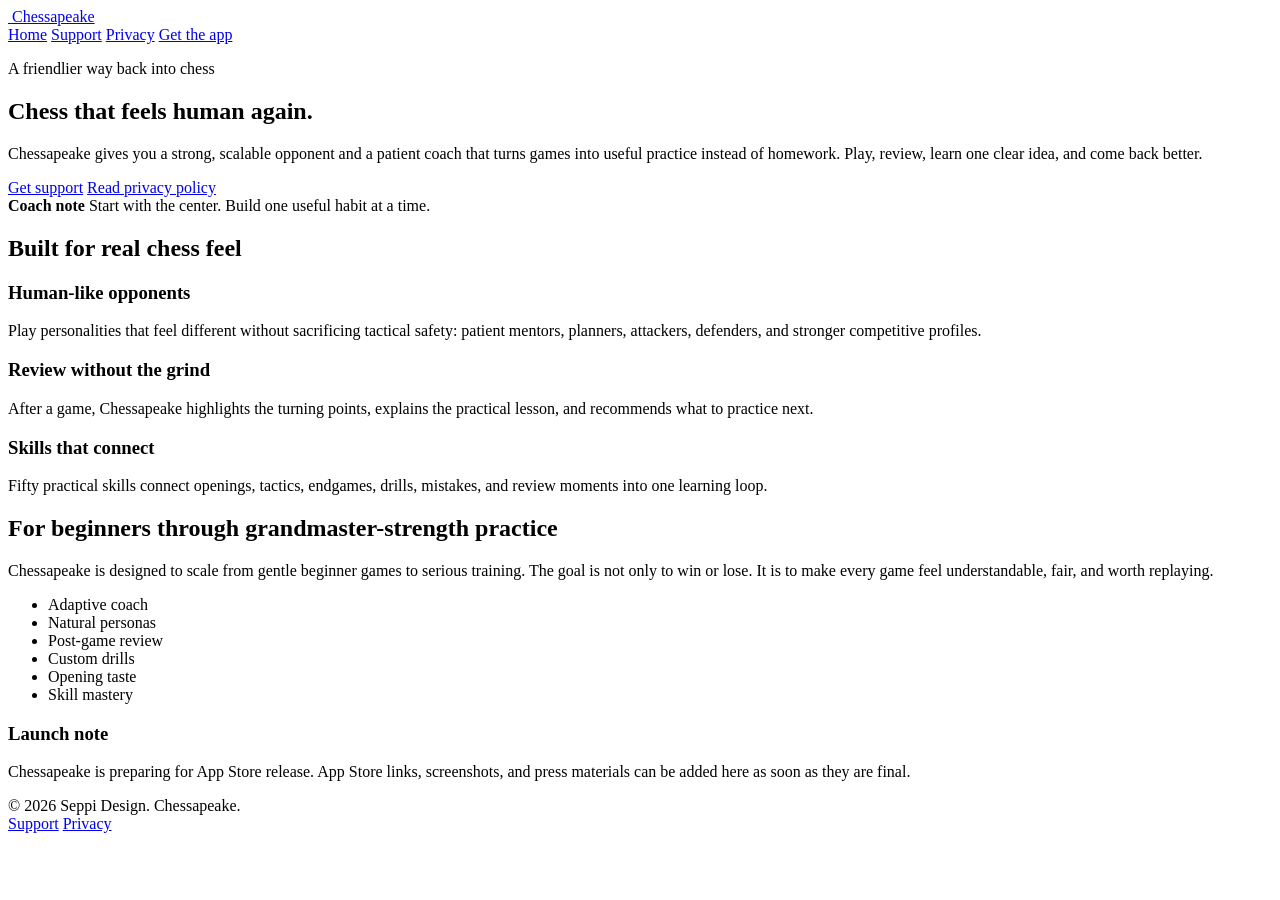
==== privacy.html @ 1beabc5d "Add files via upload" ====
<!doctype html>
<html lang="en">
<head>
  <meta charset="utf-8">
  <meta name="viewport" content="width=device-width, initial-scale=1">
  <title>Chessapeake - Chess that feels human again</title>
  <meta name="description" content="Chessapeake is a friendly chess opponent and patient coach for iPhone and iPad, with human-feeling play, game review, drills, and practical skill paths.">
  <link rel="stylesheet" href="styles.css">
</head>
<body>
  <header class="site-header">
    <nav class="nav" aria-label="Main navigation">
      <a class="brand" href="index.html">
        <img src="assets/chessapeake-mascot.svg" alt="" aria-hidden="true">
        <span>Chessapeake</span>
      </a>
      <div class="nav-links">
        <a href="index.html" aria-current="page">Home</a>
        <a href="support.html">Support</a>
        <a href="privacy.html">Privacy</a>
        <a class="button" href="#download">Get the app</a>
      </div>
    </nav>
  </header>

  <main class="page">
    <section class="hero">
      <div>
        <p class="eyebrow">A friendlier way back into chess</p>
        <h1>Chess that feels human again.</h1>
        <p class="lead">Chessapeake gives you a strong, scalable opponent and a patient coach that turns games into useful practice instead of homework. Play, review, learn one clear idea, and come back better.</p>
        <div class="hero-actions" id="download">
          <a class="button" href="support.html">Get support</a>
          <a class="button secondary" href="privacy.html">Read privacy policy</a>
        </div>
      </div>
      <div class="hero-panel" aria-label="Chessboard preview">
        <div class="board-preview" aria-hidden="true">
          <span></span><span></span><span></span><span></span><span></span><span></span><span></span><span></span>
          <span></span><span></span><span></span><span></span><span></span><span></span><span></span><span></span>
          <span></span><span></span><span></span><span></span><span></span><span></span><span></span><span></span>
          <span></span><span></span><span></span><span></span><span></span><span></span><span></span><span></span>
          <span></span><span></span><span></span><span></span><span></span><span></span><span></span><span></span>
          <span></span><span></span><span></span><span></span><span></span><span></span><span></span><span></span>
          <span></span><span></span><span></span><span></span><span></span><span></span><span></span><span></span>
          <span></span><span></span><span></span><span></span><span></span><span></span><span></span><span></span>
        </div>
        <div class="coach-bubble">
          <strong>Coach note</strong>
          <span>Start with the center. Build one useful habit at a time.</span>
        </div>
      </div>
    </section>

    <section class="section">
      <h2>Built for real chess feel</h2>
      <div class="grid">
        <article class="card">
          <h3>Human-like opponents</h3>
          <p>Play personalities that feel different without sacrificing tactical safety: patient mentors, planners, attackers, defenders, and stronger competitive profiles.</p>
        </article>
        <article class="card">
          <h3>Review without the grind</h3>
          <p>After a game, Chessapeake highlights the turning points, explains the practical lesson, and recommends what to practice next.</p>
        </article>
        <article class="card">
          <h3>Skills that connect</h3>
          <p>Fifty practical skills connect openings, tactics, endgames, drills, mistakes, and review moments into one learning loop.</p>
        </article>
      </div>
    </section>

    <section class="section">
      <div class="grid two">
        <div>
          <h2>For beginners through grandmaster-strength practice</h2>
          <p>Chessapeake is designed to scale from gentle beginner games to serious training. The goal is not only to win or lose. It is to make every game feel understandable, fair, and worth replaying.</p>
          <ul class="pill-list" aria-label="Chessapeake features">
            <li>Adaptive coach</li>
            <li>Natural personas</li>
            <li>Post-game review</li>
            <li>Custom drills</li>
            <li>Opening taste</li>
            <li>Skill mastery</li>
          </ul>
        </div>
        <div class="notice">
          <h3>Launch note</h3>
          <p>Chessapeake is preparing for App Store release. App Store links, screenshots, and press materials can be added here as soon as they are final.</p>
        </div>
      </div>
    </section>
  </main>

  <footer class="site-footer">
    <div class="footer-inner">
      <span>© 2026 Seppi Design. Chessapeake.</span>
      <nav aria-label="Footer navigation">
        <a href="support.html">Support</a>
        <a href="privacy.html">Privacy</a>
      </nav>
    </div>
  </footer>
</body>
</html>
---- styles.css ----
# Chessapeake GitHub Pages Site

This folder contains the static marketing, support, and privacy pages for
Chessapeake.

## Pages

- `index.html` - marketing / landing page
- `support.html` - App Store support URL
- `privacy.html` - App Store privacy policy URL
- `styles.css` - shared visual system
- `assets/chessapeake-mascot.svg` - copied app mascot asset

## GitHub Pages setup

Recommended setup:

1. Create a public GitHub repository for the site, for example
   `chessapeake-site` or `chessapeake`.
2. Copy the contents of this `site/` folder to the repository root.
3. In GitHub, open Settings -> Pages.
4. Set Source to `Deploy from a branch`.
5. Choose the `main` branch and `/ (root)`.
6. Use the generated Pages URLs in App Store Connect:
   - Marketing URL: `https://YOUR_GITHUB_USERNAME.github.io/REPO_NAME/`
   - Support URL: `https://YOUR_GITHUB_USERNAME.github.io/REPO_NAME/support.html`
   - Privacy URL: `https://YOUR_GITHUB_USERNAME.github.io/REPO_NAME/privacy.html`

## Before App Store submission

- Replace `dseppi@gmail.com` if a different support email should be used.
- Add the live App Store URL to the marketing page once available.
- Have the privacy page reviewed if analytics, cloud sync, accounts, crash
  reporting, or other third-party services are added.
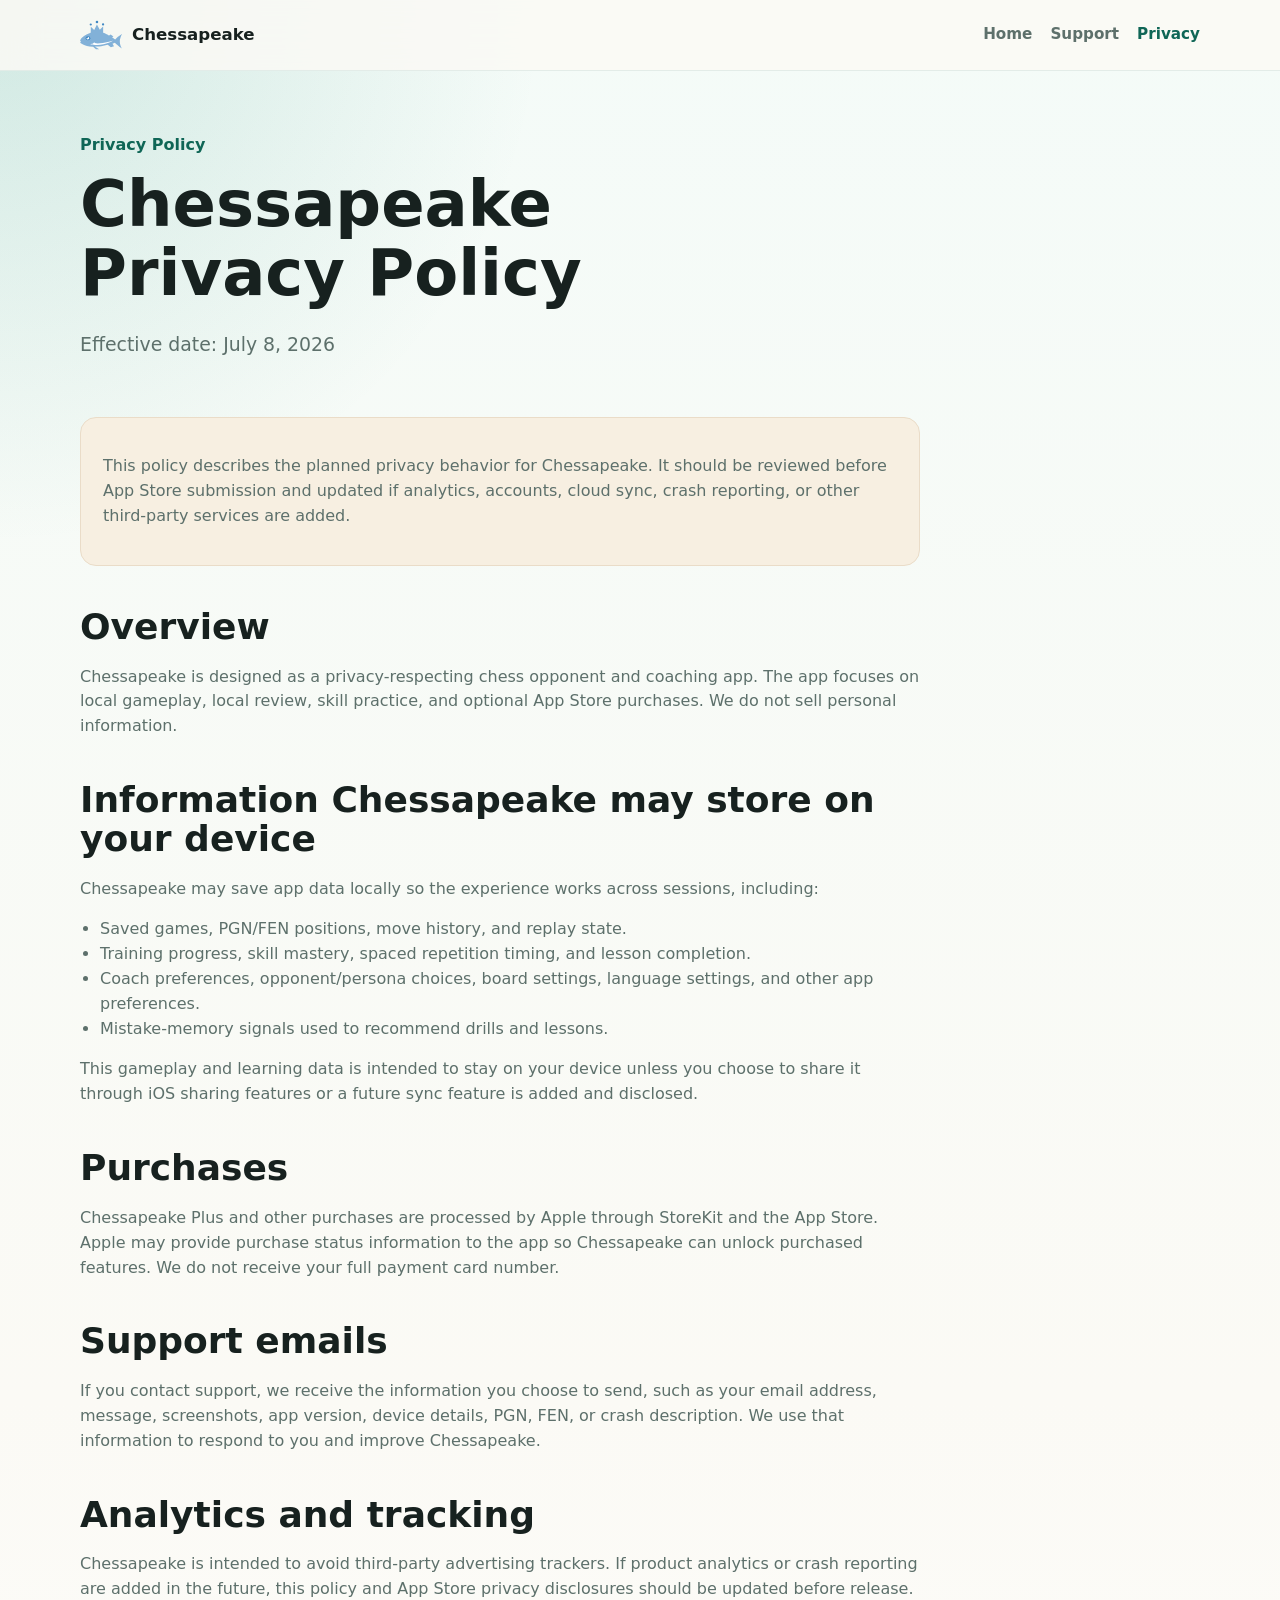
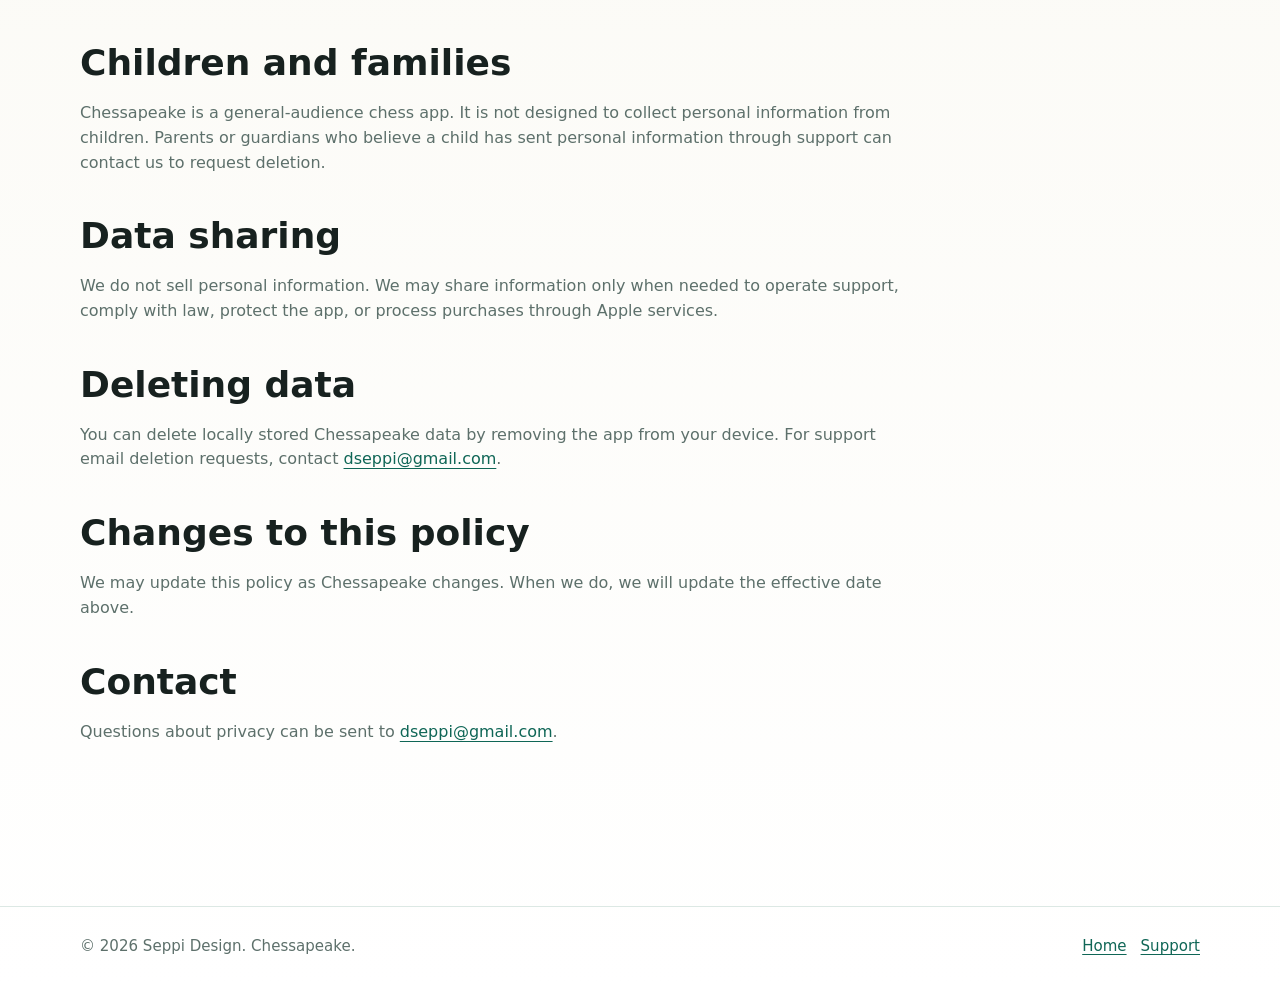
==== commit 22c19df5: "Fix GitHub Pages site files" ====
--- a/privacy.html
+++ b/privacy.html
@@ -3,8 +3,8 @@
 <head>
   <meta charset="utf-8">
   <meta name="viewport" content="width=device-width, initial-scale=1">
-  <title>Chessapeake - Chess that feels human again</title>
-  <meta name="description" content="Chessapeake is a friendly chess opponent and patient coach for iPhone and iPad, with human-feeling play, game review, drills, and practical skill paths.">
+  <title>Chessapeake Privacy Policy</title>
+  <meta name="description" content="Privacy policy for Chessapeake, a chess opponent and coaching app for iPhone and iPad.">
   <link rel="stylesheet" href="styles.css">
 </head>
 <body>
@@ -15,89 +15,68 @@
         <span>Chessapeake</span>
       </a>
       <div class="nav-links">
-        <a href="index.html" aria-current="page">Home</a>
+        <a href="index.html">Home</a>
         <a href="support.html">Support</a>
-        <a href="privacy.html">Privacy</a>
-        <a class="button" href="#download">Get the app</a>
+        <a href="privacy.html" aria-current="page">Privacy</a>
       </div>
     </nav>
   </header>
 
-  <main class="page">
-    <section class="hero">
-      <div>
-        <p class="eyebrow">A friendlier way back into chess</p>
-        <h1>Chess that feels human again.</h1>
-        <p class="lead">Chessapeake gives you a strong, scalable opponent and a patient coach that turns games into useful practice instead of homework. Play, review, learn one clear idea, and come back better.</p>
-        <div class="hero-actions" id="download">
-          <a class="button" href="support.html">Get support</a>
-          <a class="button secondary" href="privacy.html">Read privacy policy</a>
-        </div>
+  <main class="page content">
+    <p class="eyebrow">Privacy Policy</p>
+    <h1>Chessapeake Privacy Policy</h1>
+    <p class="lead">Effective date: July 8, 2026</p>
+
+    <section class="section narrow">
+      <div class="notice">
+        <p>This policy describes the planned privacy behavior for Chessapeake. It should be reviewed before App Store submission and updated if analytics, accounts, cloud sync, crash reporting, or other third-party services are added.</p>
       </div>
-      <div class="hero-panel" aria-label="Chessboard preview">
-        <div class="board-preview" aria-hidden="true">
-          <span></span><span></span><span></span><span></span><span></span><span></span><span></span><span></span>
-          <span></span><span></span><span></span><span></span><span></span><span></span><span></span><span></span>
-          <span></span><span></span><span></span><span></span><span></span><span></span><span></span><span></span>
-          <span></span><span></span><span></span><span></span><span></span><span></span><span></span><span></span>
-          <span></span><span></span><span></span><span></span><span></span><span></span><span></span><span></span>
-          <span></span><span></span><span></span><span></span><span></span><span></span><span></span><span></span>
-          <span></span><span></span><span></span><span></span><span></span><span></span><span></span><span></span>
-          <span></span><span></span><span></span><span></span><span></span><span></span><span></span><span></span>
-        </div>
-        <div class="coach-bubble">
-          <strong>Coach note</strong>
-          <span>Start with the center. Build one useful habit at a time.</span>
-        </div>
-      </div>
-    </section>
 
-    <section class="section">
-      <h2>Built for real chess feel</h2>
-      <div class="grid">
-        <article class="card">
-          <h3>Human-like opponents</h3>
-          <p>Play personalities that feel different without sacrificing tactical safety: patient mentors, planners, attackers, defenders, and stronger competitive profiles.</p>
-        </article>
-        <article class="card">
-          <h3>Review without the grind</h3>
-          <p>After a game, Chessapeake highlights the turning points, explains the practical lesson, and recommends what to practice next.</p>
-        </article>
-        <article class="card">
-          <h3>Skills that connect</h3>
-          <p>Fifty practical skills connect openings, tactics, endgames, drills, mistakes, and review moments into one learning loop.</p>
-        </article>
-      </div>
-    </section>
+      <h2>Overview</h2>
+      <p>Chessapeake is designed as a privacy-respecting chess opponent and coaching app. The app focuses on local gameplay, local review, skill practice, and optional App Store purchases. We do not sell personal information.</p>
 
-    <section class="section">
-      <div class="grid two">
-        <div>
-          <h2>For beginners through grandmaster-strength practice</h2>
-          <p>Chessapeake is designed to scale from gentle beginner games to serious training. The goal is not only to win or lose. It is to make every game feel understandable, fair, and worth replaying.</p>
-          <ul class="pill-list" aria-label="Chessapeake features">
-            <li>Adaptive coach</li>
-            <li>Natural personas</li>
-            <li>Post-game review</li>
-            <li>Custom drills</li>
-            <li>Opening taste</li>
-            <li>Skill mastery</li>
-          </ul>
-        </div>
-        <div class="notice">
-          <h3>Launch note</h3>
-          <p>Chessapeake is preparing for App Store release. App Store links, screenshots, and press materials can be added here as soon as they are final.</p>
-        </div>
-      </div>
+      <h2>Information Chessapeake may store on your device</h2>
+      <p>Chessapeake may save app data locally so the experience works across sessions, including:</p>
+      <ul>
+        <li>Saved games, PGN/FEN positions, move history, and replay state.</li>
+        <li>Training progress, skill mastery, spaced repetition timing, and lesson completion.</li>
+        <li>Coach preferences, opponent/persona choices, board settings, language settings, and other app preferences.</li>
+        <li>Mistake-memory signals used to recommend drills and lessons.</li>
+      </ul>
+      <p>This gameplay and learning data is intended to stay on your device unless you choose to share it through iOS sharing features or a future sync feature is added and disclosed.</p>
+
+      <h2>Purchases</h2>
+      <p>Chessapeake Plus and other purchases are processed by Apple through StoreKit and the App Store. Apple may provide purchase status information to the app so Chessapeake can unlock purchased features. We do not receive your full payment card number.</p>
+
+      <h2>Support emails</h2>
+      <p>If you contact support, we receive the information you choose to send, such as your email address, message, screenshots, app version, device details, PGN, FEN, or crash description. We use that information to respond to you and improve Chessapeake.</p>
+
+      <h2>Analytics and tracking</h2>
+      <p>Chessapeake is intended to avoid third-party advertising trackers. If product analytics or crash reporting are added in the future, this policy and App Store privacy disclosures should be updated before release.</p>
+
+      <h2>Children and families</h2>
+      <p>Chessapeake is a general-audience chess app. It is not designed to collect personal information from children. Parents or guardians who believe a child has sent personal information through support can contact us to request deletion.</p>
+
+      <h2>Data sharing</h2>
+      <p>We do not sell personal information. We may share information only when needed to operate support, comply with law, protect the app, or process purchases through Apple services.</p>
+
+      <h2>Deleting data</h2>
+      <p>You can delete locally stored Chessapeake data by removing the app from your device. For support email deletion requests, contact <a href="mailto:dseppi@gmail.com?subject=Chessapeake%20Privacy%20Request">dseppi@gmail.com</a>.</p>
+
+      <h2>Changes to this policy</h2>
+      <p>We may update this policy as Chessapeake changes. When we do, we will update the effective date above.</p>
+
+      <h2>Contact</h2>
+      <p>Questions about privacy can be sent to <a href="mailto:dseppi@gmail.com?subject=Chessapeake%20Privacy%20Request">dseppi@gmail.com</a>.</p>
     </section>
   </main>
 
   <footer class="site-footer">
     <div class="footer-inner">
-      <span>© 2026 Seppi Design. Chessapeake.</span>
+      <span>&copy; 2026 Seppi Design. Chessapeake.</span>
       <nav aria-label="Footer navigation">
+        <a href="index.html">Home</a>
         <a href="support.html">Support</a>
-        <a href="privacy.html">Privacy</a>
       </nav>
     </div>
   </footer>
--- a/styles.css
+++ b/styles.css
@@ -1,34 +1,375 @@
-# Chessapeake GitHub Pages Site
-
-This folder contains the static marketing, support, and privacy pages for
-Chessapeake.
-
-## Pages
-
-- `index.html` - marketing / landing page
-- `support.html` - App Store support URL
-- `privacy.html` - App Store privacy policy URL
-- `styles.css` - shared visual system
-- `assets/chessapeake-mascot.svg` - copied app mascot asset
-
-## GitHub Pages setup
-
-Recommended setup:
-
-1. Create a public GitHub repository for the site, for example
-   `chessapeake-site` or `chessapeake`.
-2. Copy the contents of this `site/` folder to the repository root.
-3. In GitHub, open Settings -> Pages.
-4. Set Source to `Deploy from a branch`.
-5. Choose the `main` branch and `/ (root)`.
-6. Use the generated Pages URLs in App Store Connect:
-   - Marketing URL: `https://YOUR_GITHUB_USERNAME.github.io/REPO_NAME/`
-   - Support URL: `https://YOUR_GITHUB_USERNAME.github.io/REPO_NAME/support.html`
-   - Privacy URL: `https://YOUR_GITHUB_USERNAME.github.io/REPO_NAME/privacy.html`
-
-## Before App Store submission
-
-- Replace `dseppi@gmail.com` if a different support email should be used.
-- Add the live App Store URL to the marketing page once available.
-- Have the privacy page reviewed if analytics, cloud sync, accounts, crash
-  reporting, or other third-party services are added.
+:root {
+  --ink: #17211f;
+  --muted: #5d706b;
+  --coach: #138a72;
+  --coach-dark: #0f6656;
+  --sea: #dff3ee;
+  --cream: #fbfaf5;
+  --card: #ffffff;
+  --line: #dce8e4;
+  --warm: #f7efe1;
+  --shadow: 0 18px 55px rgba(17, 32, 28, 0.12);
+}
+
+* {
+  box-sizing: border-box;
+}
+
+html {
+  scroll-behavior: smooth;
+}
+
+body {
+  margin: 0;
+  color: var(--ink);
+  background:
+    radial-gradient(circle at top left, rgba(19, 138, 114, 0.16), transparent 34rem),
+    linear-gradient(180deg, #f4fbf8 0%, var(--cream) 54%, #ffffff 100%);
+  font-family: Inter, ui-sans-serif, system-ui, -apple-system, BlinkMacSystemFont, "Segoe UI", sans-serif;
+  line-height: 1.55;
+}
+
+a {
+  color: var(--coach-dark);
+  text-decoration-thickness: 0.08em;
+  text-underline-offset: 0.22em;
+}
+
+.site-header {
+  position: sticky;
+  top: 0;
+  z-index: 10;
+  border-bottom: 1px solid rgba(220, 232, 228, 0.76);
+  background: rgba(251, 250, 245, 0.86);
+  backdrop-filter: blur(18px);
+}
+
+.nav {
+  display: flex;
+  align-items: center;
+  justify-content: space-between;
+  width: min(1120px, calc(100% - 40px));
+  margin: 0 auto;
+  padding: 14px 0;
+  gap: 24px;
+}
+
+.brand {
+  display: inline-flex;
+  align-items: center;
+  gap: 10px;
+  color: var(--ink);
+  font-weight: 800;
+  font-size: 1.04rem;
+  text-decoration: none;
+}
+
+.brand img {
+  width: 42px;
+  height: 42px;
+}
+
+.nav-links {
+  display: flex;
+  align-items: center;
+  gap: 18px;
+  font-size: 0.95rem;
+  font-weight: 700;
+}
+
+.nav-links a {
+  color: var(--muted);
+  text-decoration: none;
+}
+
+.nav-links a:hover,
+.nav-links a[aria-current="page"] {
+  color: var(--coach-dark);
+}
+
+.button {
+  display: inline-flex;
+  align-items: center;
+  justify-content: center;
+  min-height: 44px;
+  padding: 0 18px;
+  border-radius: 999px;
+  background: var(--coach);
+  color: #fff;
+  font-weight: 800;
+  text-decoration: none;
+  box-shadow: 0 12px 28px rgba(19, 138, 114, 0.22);
+}
+
+.button.secondary {
+  background: #ffffff;
+  color: var(--coach-dark);
+  border: 1px solid var(--line);
+  box-shadow: none;
+}
+
+.page {
+  width: min(1120px, calc(100% - 40px));
+  margin: 0 auto;
+}
+
+.hero {
+  display: grid;
+  grid-template-columns: minmax(0, 1.02fr) minmax(320px, 0.98fr);
+  align-items: center;
+  gap: 56px;
+  padding: 82px 0 56px;
+}
+
+.eyebrow {
+  color: var(--coach-dark);
+  font-weight: 900;
+  letter-spacing: 0;
+  margin: 0 0 12px;
+}
+
+h1,
+h2,
+h3 {
+  letter-spacing: 0;
+  line-height: 1.08;
+}
+
+h1 {
+  margin: 0;
+  max-width: 12ch;
+  font-size: clamp(3rem, 7vw, 5.9rem);
+}
+
+h2 {
+  margin: 0 0 18px;
+  font-size: clamp(2rem, 4vw, 3.25rem);
+}
+
+h3 {
+  margin: 0 0 8px;
+  font-size: 1.18rem;
+}
+
+.lead {
+  max-width: 66ch;
+  margin: 22px 0 0;
+  color: var(--muted);
+  font-size: 1.18rem;
+}
+
+.hero-actions {
+  display: flex;
+  flex-wrap: wrap;
+  gap: 12px;
+  margin-top: 30px;
+}
+
+.hero-panel {
+  position: relative;
+  min-height: 560px;
+  border-radius: 24px;
+  background:
+    linear-gradient(145deg, rgba(255, 255, 255, 0.92), rgba(223, 243, 238, 0.9)),
+    var(--card);
+  border: 1px solid rgba(220, 232, 228, 0.9);
+  box-shadow: var(--shadow);
+  overflow: hidden;
+}
+
+.board-preview {
+  position: absolute;
+  inset: 42px 34px auto;
+  display: grid;
+  grid-template-columns: repeat(8, 1fr);
+  aspect-ratio: 1;
+  border-radius: 18px;
+  overflow: hidden;
+  box-shadow: 0 26px 70px rgba(17, 32, 28, 0.2);
+}
+
+.board-preview span {
+  display: block;
+}
+
+.board-preview span {
+  background: #438564;
+}
+
+.board-preview span:nth-child(16n + 1),
+.board-preview span:nth-child(16n + 3),
+.board-preview span:nth-child(16n + 5),
+.board-preview span:nth-child(16n + 7),
+.board-preview span:nth-child(16n + 10),
+.board-preview span:nth-child(16n + 12),
+.board-preview span:nth-child(16n + 14),
+.board-preview span:nth-child(16n + 16) {
+  background: #dcebd2;
+}
+
+.coach-bubble {
+  position: absolute;
+  left: 32px;
+  right: 32px;
+  bottom: 34px;
+  padding: 22px;
+  border-radius: 18px;
+  background: rgba(255, 255, 255, 0.92);
+  border: 1px solid rgba(220, 232, 228, 0.9);
+  box-shadow: 0 18px 50px rgba(17, 32, 28, 0.14);
+}
+
+.coach-bubble strong {
+  display: block;
+  margin-bottom: 4px;
+}
+
+.section {
+  padding: 58px 0;
+}
+
+.section.narrow {
+  max-width: 840px;
+}
+
+.grid {
+  display: grid;
+  grid-template-columns: repeat(3, 1fr);
+  gap: 18px;
+}
+
+.grid.two {
+  grid-template-columns: repeat(2, 1fr);
+}
+
+.card {
+  padding: 26px;
+  border: 1px solid var(--line);
+  border-radius: 18px;
+  background: rgba(255, 255, 255, 0.86);
+  box-shadow: 0 14px 36px rgba(17, 32, 28, 0.06);
+}
+
+.card p,
+.section p,
+li {
+  color: var(--muted);
+}
+
+.pill-list {
+  display: flex;
+  flex-wrap: wrap;
+  gap: 10px;
+  padding: 0;
+  margin: 22px 0 0;
+  list-style: none;
+}
+
+.pill-list li {
+  padding: 8px 12px;
+  border-radius: 999px;
+  color: var(--coach-dark);
+  background: var(--sea);
+  font-weight: 800;
+}
+
+.notice {
+  padding: 20px 22px;
+  border-radius: 16px;
+  background: var(--warm);
+  border: 1px solid #eadcc8;
+}
+
+.content {
+  padding: 62px 0 88px;
+}
+
+.content h1 {
+  max-width: 16ch;
+  margin-bottom: 18px;
+  font-size: clamp(2.55rem, 5vw, 4.75rem);
+}
+
+.content h2 {
+  margin-top: 42px;
+  font-size: clamp(1.55rem, 3vw, 2.25rem);
+}
+
+.content ul {
+  padding-left: 1.25rem;
+}
+
+.site-footer {
+  border-top: 1px solid var(--line);
+  background: rgba(255, 255, 255, 0.72);
+}
+
+.footer-inner {
+  display: flex;
+  justify-content: space-between;
+  gap: 24px;
+  width: min(1120px, calc(100% - 40px));
+  margin: 0 auto;
+  padding: 28px 0;
+  color: var(--muted);
+  font-size: 0.94rem;
+}
+
+.footer-inner nav {
+  display: flex;
+  gap: 14px;
+  flex-wrap: wrap;
+}
+
+@media (max-width: 860px) {
+  .nav {
+    align-items: flex-start;
+    flex-direction: column;
+  }
+
+  .nav-links {
+    width: 100%;
+    overflow-x: auto;
+    padding-bottom: 2px;
+  }
+
+  .hero {
+    grid-template-columns: 1fr;
+    padding-top: 48px;
+  }
+
+  .hero-panel {
+    min-height: 480px;
+  }
+
+  .grid,
+  .grid.two {
+    grid-template-columns: 1fr;
+  }
+
+  .footer-inner {
+    flex-direction: column;
+  }
+}
+
+@media (max-width: 520px) {
+  .page,
+  .nav,
+  .footer-inner {
+    width: min(100% - 28px, 1120px);
+  }
+
+  .hero-panel {
+    min-height: 390px;
+  }
+
+  .board-preview {
+    inset: 28px 22px auto;
+  }
+
+  .coach-bubble {
+    left: 20px;
+    right: 20px;
+    bottom: 22px;
+  }
+}
